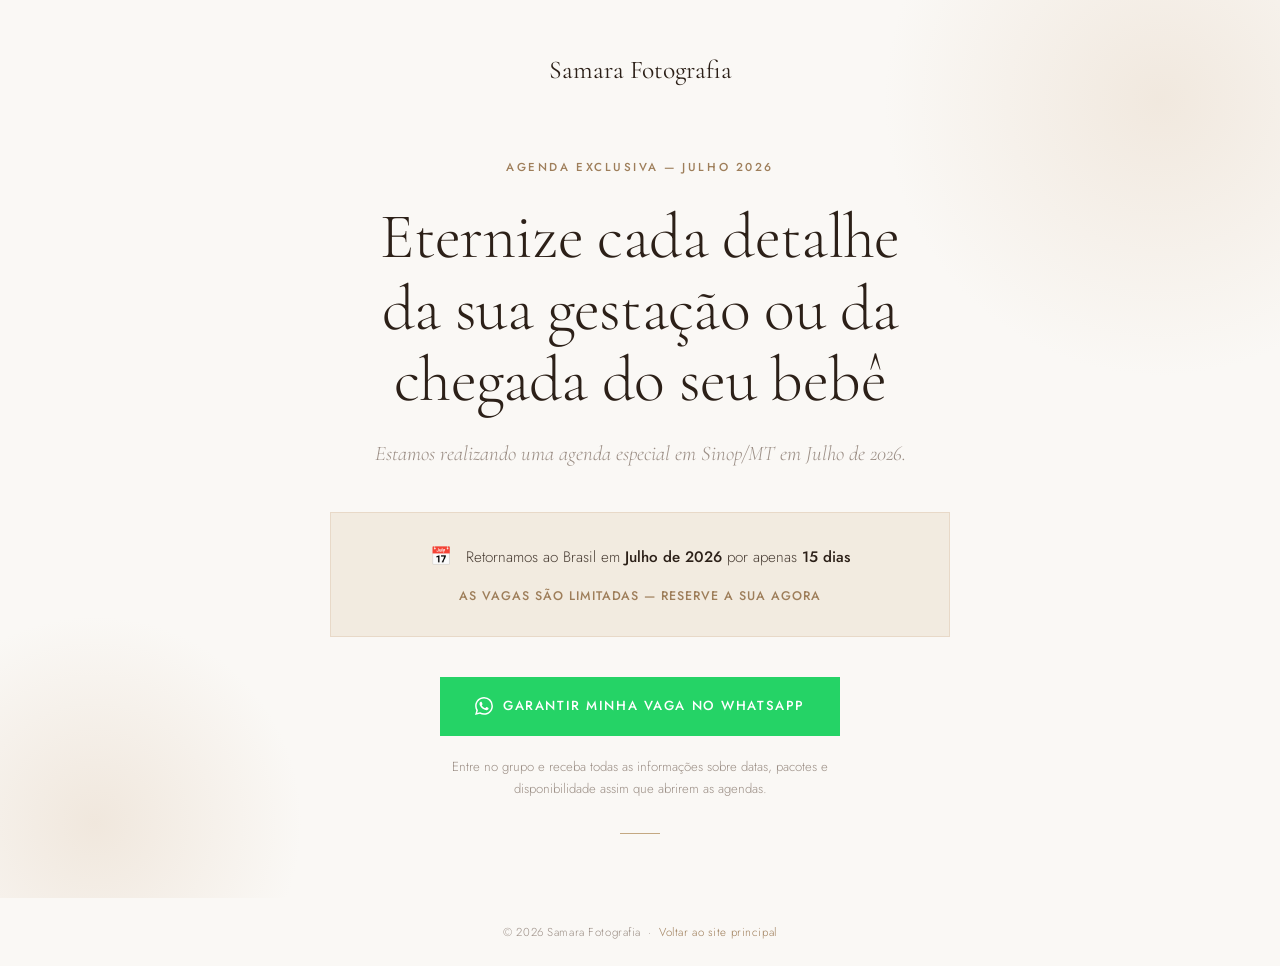
==== app/index.html @ 8349467a "feat: adiciona página app/ para agenda exclusiva julho 2026 Squeeze page para captura de leads via W" ====
<!DOCTYPE html>
<html lang="pt-BR">
<head>
  <meta charset="UTF-8">
  <meta name="viewport" content="width=device-width, initial-scale=1.0">
  <meta name="description" content="Agenda exclusiva de ensaios gestante e newborn em Sinop/MT. Retornamos ao Brasil em Julho de 2026 por 15 dias — vagas limitadas.">
  <title>Agenda Exclusiva Julho 2026 — Samara Fotografia</title>

  <link rel="preconnect" href="https://fonts.googleapis.com">
  <link rel="preconnect" href="https://fonts.gstatic.com" crossorigin>
  <link href="https://fonts.googleapis.com/css2?family=Cormorant+Garamond:ital,wght@0,300;0,400;0,500;1,300;1,400&family=Jost:wght@300;400;500&display=swap" rel="stylesheet">

  <link rel="stylesheet" href="css/styles.css">
</head>
<body>

  <div class="page-wrapper">

    <!-- Shapes de fundo -->
    <div class="bg-shape bg-shape-1" aria-hidden="true"></div>
    <div class="bg-shape bg-shape-2" aria-hidden="true"></div>

    <!-- Logo -->
    <header class="site-header">
      <a href="https://samarafotografia.com.br" aria-label="Samara Fotografia — página principal">
        <img
          src="https://samarafotografia.com.br/wp-content/uploads/2024/11/LOGO-300x165.png"
          alt="Samara Fotografia"
          class="site-logo"
          onerror="this.style.display='none';this.nextElementSibling.style.display='block'"
        >
        <span class="site-logo-text" style="display:none">Samara Fotografia</span>
      </a>
    </header>

    <!-- Conteúdo principal -->
    <main class="content" id="main">

      <p class="eyebrow">Agenda Exclusiva — Julho 2026</p>

      <h1 class="headline">
        Eternize cada detalhe<br>
        da sua gestação ou da<br>
        chegada do seu bebê
      </h1>

      <p class="subhead">
        Estamos realizando uma agenda especial em Sinop/MT em Julho de 2026.
      </p>

      <!-- Urgência -->
      <div class="urgency-block" role="note">
        <div class="urgency-date">
          <span class="urgency-icon" aria-hidden="true">📅</span>
          <p>Retornamos ao Brasil em <strong>Julho de 2026</strong> por apenas <strong>15 dias</strong></p>
        </div>
        <p class="urgency-note">As vagas são limitadas — reserve a sua agora</p>
      </div>

      <!-- CTA WhatsApp -->
      <a
        href="https://chat.whatsapp.com/IX6Jf9r8f4VLMVt37hjghe"
        class="btn-whatsapp"
        target="_blank"
        rel="noopener noreferrer"
        aria-label="Entrar no grupo do WhatsApp para garantir sua vaga"
      >
        <svg viewBox="0 0 24 24" fill="currentColor" width="18" height="18" aria-hidden="true">
          <path d="M17.472 14.382c-.297-.149-1.758-.867-2.03-.967-.273-.099-.471-.148-.67.15-.197.297-.767.966-.94 1.164-.173.199-.347.223-.644.075-.297-.15-1.255-.463-2.39-1.475-.883-.788-1.48-1.761-1.653-2.059-.173-.297-.018-.458.13-.606.134-.133.298-.347.446-.52.149-.174.198-.298.298-.497.099-.198.05-.371-.025-.52-.075-.149-.669-1.612-.916-2.207-.242-.579-.487-.5-.669-.51-.173-.008-.371-.01-.57-.01-.198 0-.52.074-.792.372-.272.297-1.04 1.016-1.04 2.479 0 1.462 1.065 2.875 1.213 3.074.149.198 2.096 3.2 5.077 4.487.709.306 1.262.489 1.694.625.712.227 1.36.195 1.871.118.571-.085 1.758-.719 2.006-1.413.248-.694.248-1.289.173-1.413-.074-.124-.272-.198-.57-.347m-5.421 7.403h-.004a9.87 9.87 0 01-5.031-1.378l-.361-.214-3.741.982.998-3.648-.235-.374a9.86 9.86 0 01-1.51-5.26c.001-5.45 4.436-9.884 9.888-9.884 2.64 0 5.122 1.03 6.988 2.898a9.825 9.825 0 012.893 6.994c-.003 5.45-4.437 9.884-9.885 9.884m8.413-18.297A11.815 11.815 0 0012.05 0C5.495 0 .16 5.335.157 11.892c0 2.096.547 4.142 1.588 5.945L.057 24l6.305-1.654a11.882 11.882 0 005.683 1.448h.005c6.554 0 11.89-5.335 11.893-11.893a11.821 11.821 0 00-3.48-8.413Z"/>
        </svg>
        Garantir Minha Vaga no WhatsApp
      </a>

      <p class="cta-note">
        Entre no grupo e receba todas as informações sobre datas,
        pacotes e disponibilidade assim que abrirem as agendas.
      </p>

      <div class="divider" aria-hidden="true"></div>

    </main>

  </div>

  <!-- Footer fora do page-wrapper para ficar no rodapé -->
  <footer class="site-footer">
    <p>© 2026 Samara Fotografia &nbsp;·&nbsp; <a href="https://samarafotografia.com.br">Voltar ao site principal</a></p>
  </footer>

</body>
</html>
---- app/css/styles.css ----
/* ================================================
   SAMARA FOTOGRAFIA — APP PAGE
   Squeeze page para agenda de retorno Julho 2026
   Estética: idêntica ao site principal
================================================ */

/* ---- DESIGN TOKENS ---- */
:root {
  --bg:           #FAF8F5;
  --cream:        #F2EBE0;
  --cream-mid:    #EAD9C8;
  --gold:         #C4A882;
  --gold-light:   #E8D9C8;
  --gold-dark:    #9E7E5A;
  --dark:         #2C2018;
  --dark-soft:    #3D3028;
  --text:         #4A3E35;
  --muted:        #9B8E85;
  --white:        #FFFFFF;

  --font-display: 'Cormorant Garamond', Georgia, 'Times New Roman', serif;
  --font-body:    'Jost', system-ui, -apple-system, sans-serif;

  --ease:       cubic-bezier(0.25, 0.46, 0.45, 0.94);
  --transition: 0.4s var(--ease);

  --shadow-sm:  0 2px 12px rgba(44, 32, 24, 0.06);
  --shadow-md:  0 8px 32px rgba(44, 32, 24, 0.10);
}

/* ---- RESET ---- */
*, *::before, *::after { box-sizing: border-box; margin: 0; padding: 0; }

html { scroll-behavior: smooth; }

body {
  font-family: var(--font-body);
  font-size: 16px;
  background: var(--bg);
  color: var(--text);
  line-height: 1.75;
  font-weight: 300;
  overflow-x: hidden;
  -webkit-font-smoothing: antialiased;
  -moz-osx-font-smoothing: grayscale;
  min-height: 100vh;
  display: flex;
  flex-direction: column;
}

a { color: inherit; text-decoration: none; }
img { max-width: 100%; display: block; }

/* ---- LAYOUT ---- */
.page-wrapper {
  flex: 1;
  display: flex;
  flex-direction: column;
  align-items: center;
  justify-content: center;
  padding: 3rem 1.5rem 2rem;
  position: relative;
  overflow: hidden;
}

/* ---- BACKGROUND SHAPES ---- */
.bg-shape {
  position: absolute;
  border-radius: 50%;
  pointer-events: none;
  z-index: 0;
}

.bg-shape-1 {
  width: 600px;
  height: 600px;
  background: radial-gradient(circle, rgba(232, 217, 200, 0.5) 0%, transparent 65%);
  top: -200px;
  right: -180px;
  animation: floatA 14s ease-in-out infinite;
}

.bg-shape-2 {
  width: 450px;
  height: 450px;
  background: radial-gradient(circle, rgba(222, 200, 176, 0.35) 0%, transparent 65%);
  bottom: -150px;
  left: -130px;
  animation: floatB 18s ease-in-out infinite;
}

@keyframes floatA {
  0%, 100% { transform: translate(0, 0); }
  50%       { transform: translate(-25px, 20px); }
}
@keyframes floatB {
  0%, 100% { transform: translate(0, 0); }
  50%       { transform: translate(20px, -18px); }
}

/* ---- HEADER ---- */
.site-header {
  width: 100%;
  text-align: center;
  margin-bottom: clamp(2.5rem, 6vw, 4rem);
  position: relative;
  z-index: 1;
  opacity: 0;
  animation: fadeUp 0.9s var(--ease) 0.1s forwards;
}

.site-logo {
  height: 48px;
  width: auto;
  max-width: 180px;
  margin: 0 auto;
  object-fit: contain;
}

.site-logo-text {
  font-family: var(--font-display);
  font-size: 1.6rem;
  font-weight: 400;
  color: var(--dark);
}

/* ---- MAIN CONTENT ---- */
.content {
  position: relative;
  z-index: 1;
  text-align: center;
  max-width: 620px;
  width: 100%;
}

/* eyebrow */
.eyebrow {
  font-family: var(--font-body);
  font-size: 0.72rem;
  font-weight: 500;
  letter-spacing: 0.22em;
  text-transform: uppercase;
  color: var(--gold-dark);
  margin-bottom: 1.5rem;
  opacity: 0;
  animation: fadeUp 0.9s var(--ease) 0.25s forwards;
}

/* headline */
.headline {
  font-family: var(--font-display);
  font-size: clamp(2.4rem, 6vw, 4rem);
  font-weight: 300;
  line-height: 1.12;
  color: var(--dark);
  letter-spacing: -0.01em;
  margin-bottom: 1.25rem;
  opacity: 0;
  animation: fadeUp 0.9s var(--ease) 0.4s forwards;
}

.headline em {
  font-style: italic;
  color: var(--gold-dark);
}

/* subhead */
.subhead {
  font-family: var(--font-display);
  font-size: clamp(1rem, 2.2vw, 1.3rem);
  font-weight: 300;
  font-style: italic;
  color: var(--muted);
  margin-bottom: 2.5rem;
  opacity: 0;
  animation: fadeUp 0.9s var(--ease) 0.55s forwards;
}

/* ---- URGENCY BLOCK ---- */
.urgency-block {
  background: var(--cream);
  border: 1px solid var(--gold-light);
  padding: 1.75rem 2rem;
  margin-bottom: 2.5rem;
  opacity: 0;
  animation: fadeUp 0.9s var(--ease) 0.7s forwards;
}

.urgency-date {
  display: flex;
  align-items: center;
  justify-content: center;
  gap: 0.875rem;
  margin-bottom: 0.875rem;
}

.urgency-icon {
  font-size: 1.1rem;
  flex-shrink: 0;
}

.urgency-date p {
  font-size: 0.95rem;
  color: var(--text);
  line-height: 1.6;
}

.urgency-date strong {
  font-weight: 500;
  color: var(--dark);
}

.urgency-note {
  font-family: var(--font-body);
  font-size: 0.78rem;
  font-weight: 500;
  letter-spacing: 0.08em;
  text-transform: uppercase;
  color: var(--gold-dark);
}

/* ---- CTA BUTTON ---- */
.btn-whatsapp {
  display: inline-flex;
  align-items: center;
  justify-content: center;
  gap: 0.625rem;
  font-family: var(--font-body);
  font-size: 0.82rem;
  font-weight: 500;
  letter-spacing: 0.12em;
  text-transform: uppercase;
  padding: 1.125rem 2.5rem;
  background: #25D366;
  color: var(--white);
  border: none;
  cursor: pointer;
  transition: var(--transition);
  white-space: nowrap;
  opacity: 0;
  animation: fadeUp 0.9s var(--ease) 0.85s forwards;
  width: 100%;
  max-width: 400px;
}

.btn-whatsapp:hover {
  background: #1ebe59;
  transform: translateY(-2px);
  box-shadow: var(--shadow-md);
}

.btn-whatsapp svg {
  flex-shrink: 0;
}

/* cta note */
.cta-note {
  margin-top: 1.25rem;
  font-size: 0.82rem;
  color: var(--muted);
  line-height: 1.7;
  max-width: 380px;
  margin-left: auto;
  margin-right: auto;
  opacity: 0;
  animation: fadeUp 0.9s var(--ease) 1s forwards;
}

/* ---- DIVIDER ---- */
.divider {
  width: 40px;
  height: 1px;
  background: var(--gold);
  margin: 2rem auto;
  opacity: 0;
  animation: fadeIn 0.9s var(--ease) 1.1s forwards;
}

/* ---- FOOTER ---- */
.site-footer {
  text-align: center;
  padding: 1.5rem;
  font-size: 0.72rem;
  color: var(--muted);
  letter-spacing: 0.05em;
  opacity: 0;
  animation: fadeIn 1s var(--ease) 1.2s forwards;
}

.site-footer a {
  color: var(--gold-dark);
  transition: color var(--transition);
  border-bottom: 1px solid transparent;
}

.site-footer a:hover {
  color: var(--dark);
  border-bottom-color: var(--gold-light);
}

/* ---- ANIMATIONS ---- */
@keyframes fadeUp {
  from { opacity: 0; transform: translateY(24px); }
  to   { opacity: 1; transform: translateY(0); }
}

@keyframes fadeIn {
  to { opacity: 1; }
}

/* ---- RESPONSIVE ---- */
@media (max-width: 480px) {
  .page-wrapper { padding: 2rem 1.25rem 1.5rem; }

  .site-logo { height: 38px; max-width: 150px; }

  .urgency-block { padding: 1.5rem 1.25rem; }

  .urgency-date { flex-direction: column; gap: 0.5rem; }

  .btn-whatsapp {
    font-size: 0.78rem;
    padding: 1rem 1.5rem;
  }
}
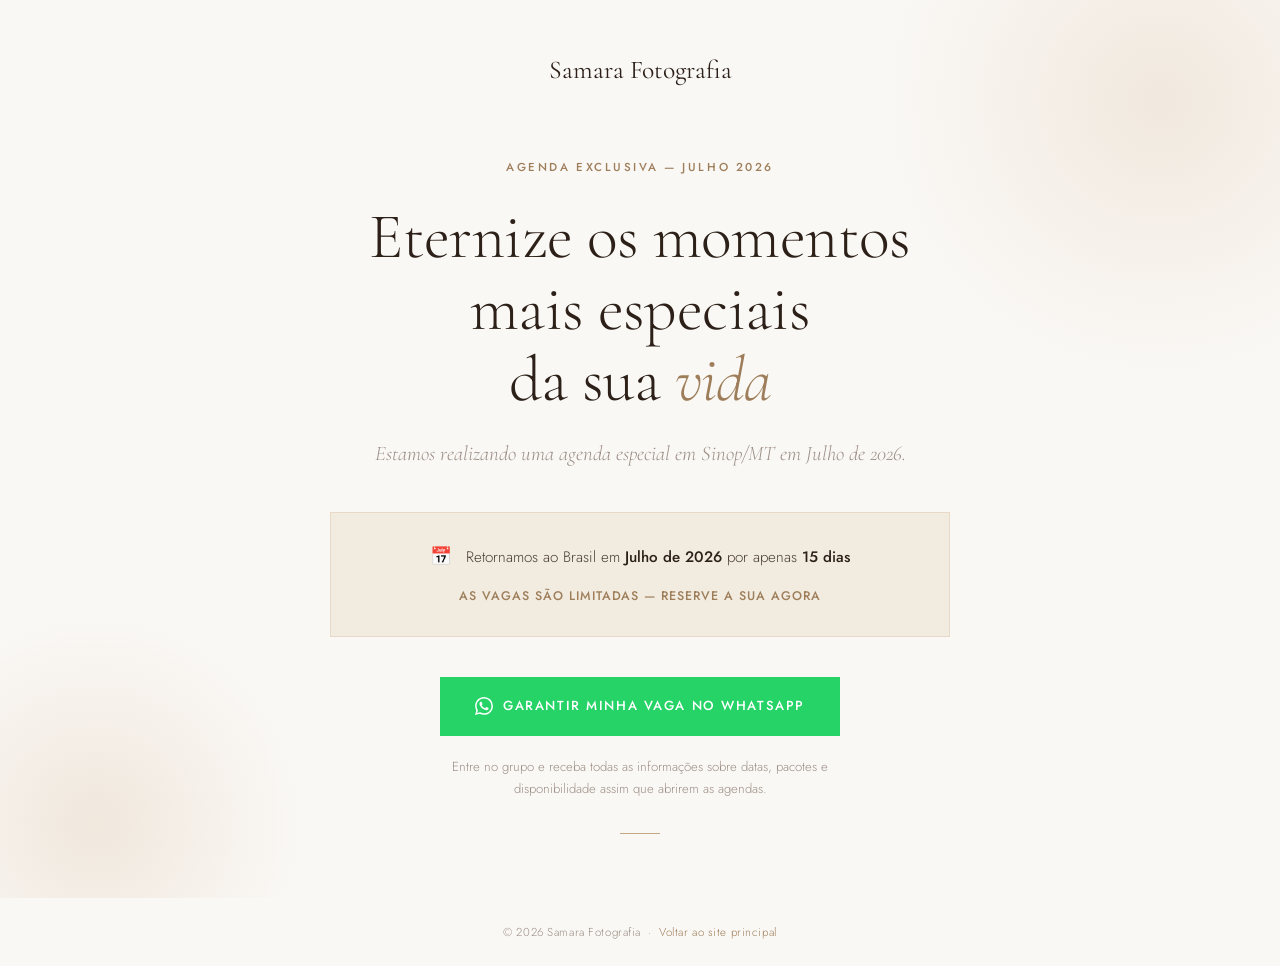
==== commit a901d2c6: "fix: headline app generica sem especificar tipo de ensaio Versioning-Impact: patch Co-Authored-By: C" ====
--- a/app/index.html
+++ b/app/index.html
@@ -39,9 +39,9 @@
       <p class="eyebrow">Agenda Exclusiva — Julho 2026</p>
 
       <h1 class="headline">
-        Eternize cada detalhe<br>
-        da sua gestação ou da<br>
-        chegada do seu bebê
+        Eternize os momentos<br>
+        mais especiais<br>
+        da sua <em>vida</em>
       </h1>
 
       <p class="subhead">
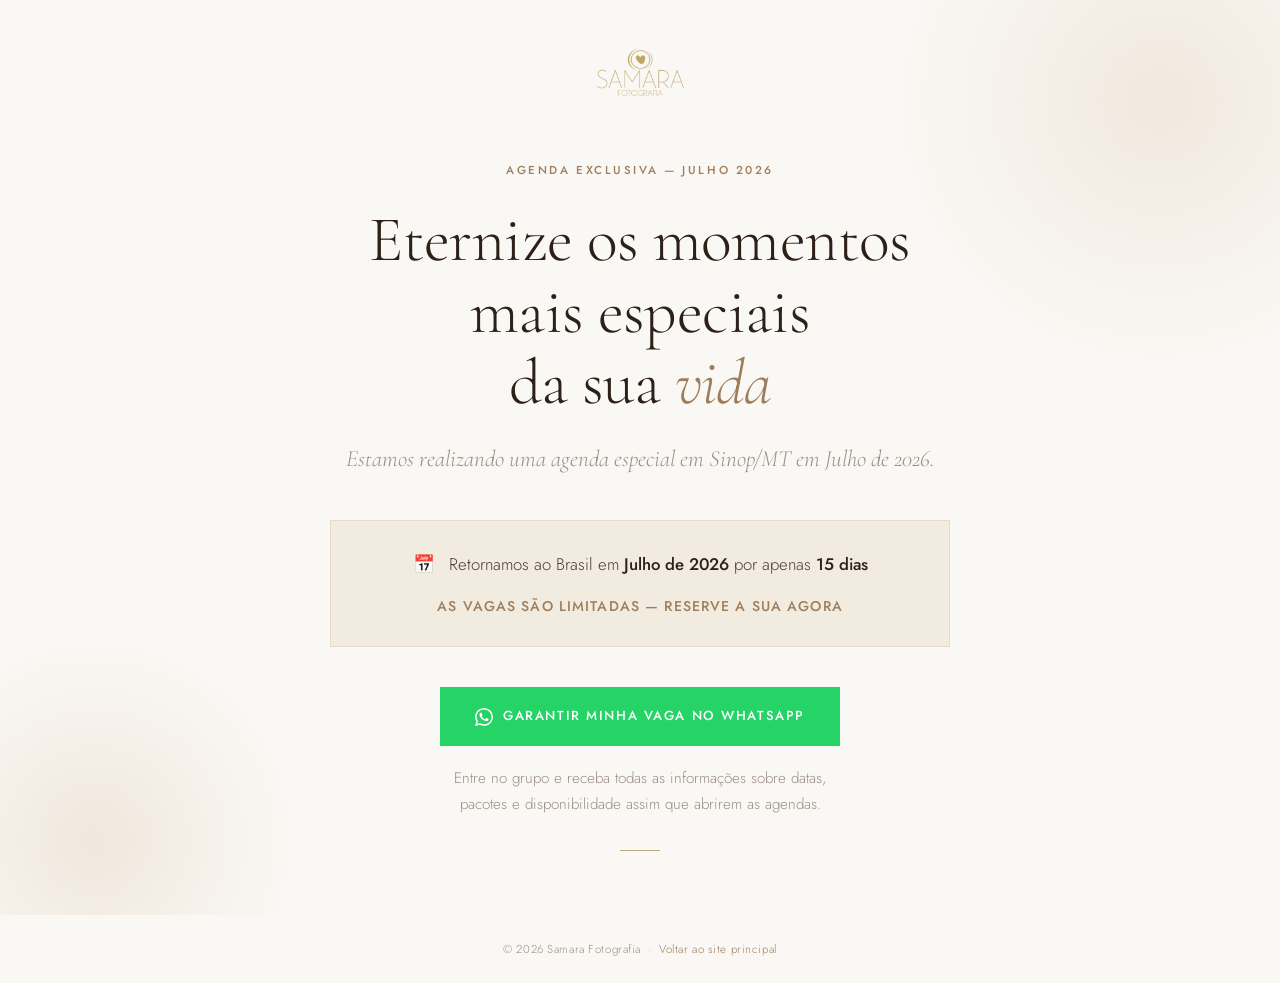
==== commit c24a8ec1: "fix: atualiza logo no app para usar arquivo local Mesmo fix do index.html — remove URL externa do Wo" ====
--- a/app/index.html
+++ b/app/index.html
@@ -24,12 +24,10 @@
     <header class="site-header">
       <a href="https://samarafotografia.com.br" aria-label="Samara Fotografia — página principal">
         <img
-          src="https://samarafotografia.com.br/wp-content/uploads/2024/11/LOGO-300x165.png"
+          src="../images/logo.png"
           alt="Samara Fotografia"
           class="site-logo"
-          onerror="this.style.display='none';this.nextElementSibling.style.display='block'"
         >
-        <span class="site-logo-text" style="display:none">Samara Fotografia</span>
       </a>
     </header>
 
--- a/app/css/styles.css
+++ b/app/css/styles.css
@@ -167,7 +167,7 @@
 /* subhead */
 .subhead {
   font-family: var(--font-display);
-  font-size: clamp(1rem, 2.2vw, 1.3rem);
+  font-size: clamp(1.15rem, 2.5vw, 1.45rem);
   font-weight: 300;
   font-style: italic;
   color: var(--muted);
@@ -200,7 +200,7 @@
 }
 
 .urgency-date p {
-  font-size: 0.95rem;
+  font-size: 1.05rem;
   color: var(--text);
   line-height: 1.6;
 }
@@ -212,7 +212,7 @@
 
 .urgency-note {
   font-family: var(--font-body);
-  font-size: 0.78rem;
+  font-size: 0.88rem;
   font-weight: 500;
   letter-spacing: 0.08em;
   text-transform: uppercase;
@@ -256,7 +256,7 @@
 /* cta note */
 .cta-note {
   margin-top: 1.25rem;
-  font-size: 0.82rem;
+  font-size: 0.95rem;
   color: var(--muted);
   line-height: 1.7;
   max-width: 380px;
